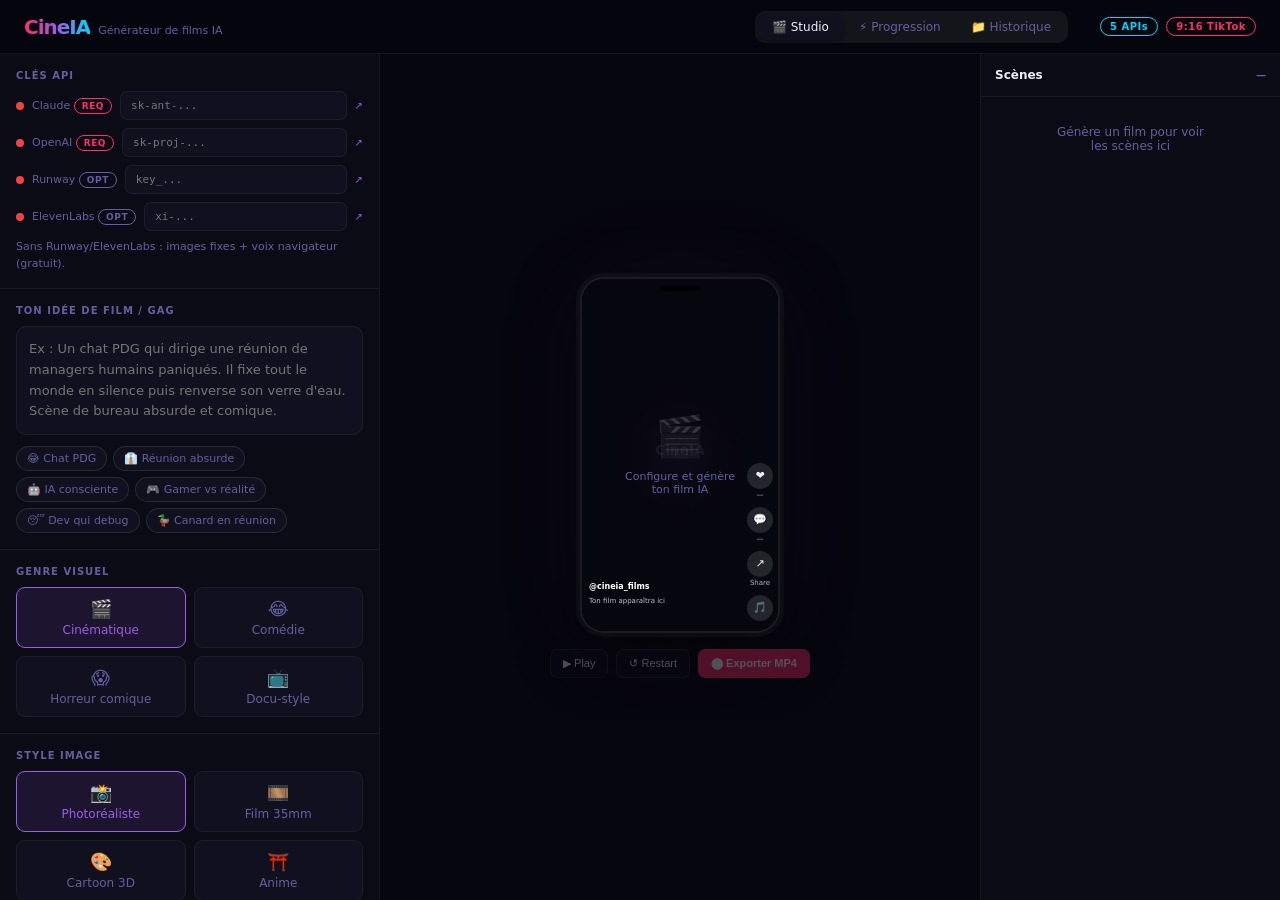
==== cineia/index.html @ de19bf97 "Add files via upload" ====
<!DOCTYPE html>
<html lang="fr">
<head>
<meta charset="UTF-8">
<meta name="viewport" content="width=device-width, initial-scale=1.0">
<title>CineIA — Films IA en 1 clic</title>
<style>
:root{
  --bg:#06060e;--bg2:#0b0b16;--bg3:#10101e;--card:#0d0d1a;
  --b1:rgba(255,255,255,.06);--b2:rgba(255,255,255,.11);--b3:rgba(255,255,255,.18);
  --pink:#ff2d6b;--purple:#9b5de5;--cyan:#00d4ff;--gold:#f59e0b;
  --green:#22c55e;--red:#ef4444;
  --txt:#eeeef8;--mut:#6060a0;
}
*{box-sizing:border-box;margin:0;padding:0;}
html,body{height:100%;overflow:hidden;}
body{background:var(--bg);color:var(--txt);font-family:system-ui,-apple-system,sans-serif;font-size:14px;}

/* NOISE overlay */
body::before{content:'';position:fixed;inset:0;background-image:url("data:image/svg+xml,%3Csvg viewBox='0 0 200 200' xmlns='http://www.w3.org/2000/svg'%3E%3Cfilter id='n'%3E%3CfeTurbulence type='fractalNoise' baseFrequency='0.9' numOctaves='4' stitchTiles='stitch'/%3E%3C/filter%3E%3Crect width='100%25' height='100%25' filter='url(%23n)' opacity='0.03'/%3E%3C/svg%3E");pointer-events:none;z-index:0;opacity:.4;}

/* HEADER */
header{height:54px;border-bottom:1px solid var(--b1);display:flex;align-items:center;padding:0 24px;gap:16px;background:rgba(6,6,14,.92);backdrop-filter:blur(12px);position:relative;z-index:100;}
.brand{display:flex;align-items:baseline;gap:8px;}
.brand-name{font-size:20px;font-weight:900;letter-spacing:-1px;background:linear-gradient(90deg,#ff2d6b 0%,#9b5de5 50%,#00d4ff 100%);-webkit-background-clip:text;-webkit-text-fill-color:transparent;}
.brand-tag{font-size:11px;color:var(--mut);-webkit-text-fill-color:var(--mut);font-weight:400;}
.header-mid{margin-left:auto;display:flex;gap:8px;align-items:center;}
.hpill{font-size:10px;font-weight:700;padding:3px 9px;border-radius:20px;border:1px solid;letter-spacing:.05em;}
.hp-ai{color:var(--cyan);border-color:var(--cyan);}
.hp-tt{color:var(--pink);border-color:var(--pink);}
.hp-free{color:var(--green);border-color:var(--green);}
.header-right{display:flex;gap:8px;align-items:center;margin-left:16px;}

/* TAB BAR */
.tabs{display:flex;gap:2px;background:var(--b1);border-radius:10px;padding:3px;}
.tab{padding:6px 14px;border-radius:7px;font-size:12px;font-weight:500;color:var(--mut);cursor:pointer;transition:all .15s;border:none;background:transparent;}
.tab.on{background:var(--bg3);color:var(--txt);box-shadow:0 1px 4px rgba(0,0,0,.4);}

/* MAIN LAYOUT */
.app{display:grid;grid-template-columns:380px 1fr;height:calc(100vh - 54px);position:relative;z-index:1;}

/* LEFT PANEL */
.left{border-right:1px solid var(--b1);overflow-y:auto;background:var(--bg2);display:flex;flex-direction:column;gap:0;}
.left::-webkit-scrollbar{width:3px;}
.left::-webkit-scrollbar-thumb{background:var(--b2);border-radius:2px;}

.sec{padding:16px;}
.sec+.sec{border-top:1px solid var(--b1);}
.lbl{font-size:10px;font-weight:700;letter-spacing:.1em;text-transform:uppercase;color:var(--mut);margin-bottom:10px;}
.hint{font-size:11px;color:var(--mut);line-height:1.5;}

/* API Keys */
.key-grid{display:flex;flex-direction:column;gap:8px;}
.key-row{display:flex;align-items:center;gap:8px;}
.key-dot{width:8px;height:8px;border-radius:50%;background:var(--red);flex-shrink:0;transition:background .3s;}
.key-dot.ok{background:var(--green);}
.key-name{font-size:11px;color:var(--mut);min-width:80px;}
.key-input{flex:1;background:var(--bg3);border:1px solid var(--b1);border-radius:7px;color:var(--txt);padding:7px 10px;font-size:11px;font-family:monospace;outline:none;transition:border-color .2s;}
.key-input:focus{border-color:var(--purple);}
.key-link{font-size:10px;color:var(--purple);text-decoration:none;}

/* Idea input */
textarea{width:100%;background:var(--bg3);border:1px solid var(--b1);border-radius:10px;color:var(--txt);padding:12px;font-size:13px;font-family:inherit;resize:none;outline:none;transition:border-color .2s;line-height:1.6;}
textarea:focus{border-color:var(--purple);}

/* Quick ideas */
.idea-chips{display:flex;gap:6px;flex-wrap:wrap;}
.idea-chip{padding:5px 10px;border-radius:20px;border:1px solid var(--b2);background:var(--bg3);color:var(--mut);font-size:11px;cursor:pointer;transition:all .15s;}
.idea-chip:hover{border-color:var(--purple);color:var(--txt);}

/* Config grid */
.cfg-grid{display:grid;grid-template-columns:1fr 1fr;gap:8px;}
.cfg-btn{background:var(--bg3);border:1px solid var(--b1);border-radius:9px;color:var(--mut);padding:10px 8px;font-size:12px;cursor:pointer;text-align:center;transition:all .15s;display:flex;flex-direction:column;align-items:center;gap:4px;}
.cfg-btn .ci{font-size:18px;}
.cfg-btn:hover{border-color:var(--b3);color:var(--txt);}
.cfg-btn.on{border-color:var(--purple);background:rgba(155,93,229,.12);color:var(--purple);}

/* Voice select */
select{width:100%;background:var(--bg3);border:1px solid var(--b1);border-radius:8px;color:var(--txt);padding:8px 10px;font-size:12px;outline:none;cursor:pointer;transition:border-color .2s;}
select:focus{border-color:var(--purple);}

/* Sliders */
.sl-row{display:flex;align-items:center;gap:10px;}
.sl-row input[type=range]{flex:1;appearance:none;background:var(--bg3);border:1px solid var(--b1);height:3px;border-radius:2px;outline:none;padding:0;}
.sl-row input[type=range]::-webkit-slider-thumb{appearance:none;width:14px;height:14px;border-radius:50%;background:var(--purple);cursor:pointer;border:2px solid var(--bg);}
.sl-val{font-size:11px;color:var(--mut);min-width:28px;text-align:right;}

/* Generate button */
.gen-wrap{padding:16px;}
.gen-btn{width:100%;padding:14px;border-radius:12px;background:linear-gradient(135deg,var(--pink),var(--purple),var(--cyan));border:none;color:#fff;font-size:15px;font-weight:800;cursor:pointer;letter-spacing:.02em;transition:opacity .2s,transform .1s;position:relative;overflow:hidden;}
.gen-btn::before{content:'';position:absolute;inset:0;background:linear-gradient(135deg,transparent,rgba(255,255,255,.08),transparent);pointer-events:none;}
.gen-btn:hover{opacity:.92;}
.gen-btn:active{transform:scale(.98);}
.gen-btn:disabled{opacity:.35;cursor:not-allowed;}
.gen-btn .spin{display:none;width:16px;height:16px;border:2px solid rgba(255,255,255,.3);border-top-color:#fff;border-radius:50%;animation:spin .7s linear infinite;margin:0 auto;}
@keyframes spin{to{transform:rotate(360deg);}}

/* RIGHT PANEL */
.right{display:flex;flex-direction:column;background:var(--bg);overflow:hidden;}

/* TAB CONTENT */
.tab-content{display:none;flex:1;overflow:hidden;}
.tab-content.on{display:flex;flex-direction:column;}

/* STUDIO TAB */
.studio{display:grid;grid-template-columns:1fr 300px;height:100%;}

/* Timeline + Preview area */
.preview-area{display:flex;flex-direction:column;align-items:center;justify-content:center;gap:16px;padding:20px;overflow-y:auto;}

/* Phone */
.phone{width:200px;height:356px;border-radius:24px;border:2px solid var(--b2);background:#000;position:relative;overflow:hidden;box-shadow:0 0 0 4px rgba(255,255,255,.03),0 20px 60px rgba(0,0,0,.7),0 0 100px rgba(155,93,229,.08);flex-shrink:0;}
.phone-notch{position:absolute;top:7px;left:50%;transform:translateX(-50%);width:40px;height:5px;background:#000;border-radius:3px;z-index:20;}
#mainCv{width:100%;height:100%;display:block;}
.phone-empty{position:absolute;inset:0;display:flex;flex-direction:column;align-items:center;justify-content:center;gap:10px;color:var(--mut);font-size:11px;text-align:center;padding:16px;}
.phone-empty .pe-ico{font-size:40px;opacity:.2;}

/* TikTok overlay */
.tt-overlay{position:absolute;inset:0;pointer-events:none;z-index:10;}
.tt-right{position:absolute;bottom:10px;right:5px;display:flex;flex-direction:column;align-items:center;gap:8px;}
.tt-ic{width:26px;height:26px;border-radius:50%;background:rgba(255,255,255,.12);backdrop-filter:blur(4px);display:flex;align-items:center;justify-content:center;font-size:11px;}
.tt-n{font-size:7px;color:rgba(255,255,255,.7);text-align:center;margin-top:-6px;}
.tt-user{position:absolute;bottom:40px;left:7px;font-size:8px;color:#fff;font-weight:700;}
.tt-caption{position:absolute;bottom:24px;left:7px;font-size:7px;color:rgba(255,255,255,.75);max-width:110px;line-height:1.3;}

/* Player controls */
.player-ctrls{display:flex;gap:8px;align-items:center;}
.pcb{padding:7px 12px;border-radius:7px;border:1px solid var(--b2);background:var(--card);color:var(--txt);font-size:11px;cursor:pointer;display:flex;align-items:center;gap:4px;transition:all .15s;white-space:nowrap;}
.pcb:hover{border-color:var(--purple);color:var(--purple);}
.pcb.pri{background:var(--pink);border-color:var(--pink);color:#fff;font-weight:700;}
.pcb.pri:hover{opacity:.88;}
.pcb:disabled{opacity:.3;cursor:not-allowed;pointer-events:none;}

/* SCENE PANEL RIGHT */
.scene-panel{border-left:1px solid var(--b1);overflow-y:auto;background:var(--bg2);display:flex;flex-direction:column;}
.scene-panel::-webkit-scrollbar{width:3px;}
.scene-panel::-webkit-scrollbar-thumb{background:var(--b2);border-radius:2px;}
.sp-header{padding:14px;border-bottom:1px solid var(--b1);font-size:12px;font-weight:600;display:flex;justify-content:space-between;align-items:center;}
.scene-cards{padding:8px;display:flex;flex-direction:column;gap:6px;}
.sc-card{border-radius:10px;border:1px solid var(--b1);background:var(--bg3);overflow:hidden;cursor:pointer;transition:border-color .15s;}
.sc-card:hover{border-color:var(--b3);}
.sc-card.active{border-color:var(--purple);}
.sc-img{width:100%;aspect-ratio:16/9;object-fit:cover;display:block;background:var(--bg);}
.sc-img-ph{width:100%;aspect-ratio:16/9;background:var(--bg);display:flex;align-items:center;justify-content:center;font-size:24px;}
.sc-body{padding:8px 10px;}
.sc-type{font-size:9px;font-weight:700;letter-spacing:.08em;text-transform:uppercase;margin-bottom:3px;}
.sc-text{font-size:11px;line-height:1.4;color:var(--txt);}
.sc-meta{font-size:10px;color:var(--mut);margin-top:3px;display:flex;gap:8px;}
.sc-status{display:flex;align-items:center;gap:4px;font-size:10px;}
.sc-dot{width:6px;height:6px;border-radius:50%;flex-shrink:0;}
.dot-wait{background:var(--mut);}
.dot-run{background:var(--cyan);animation:pulse .8s ease-in-out infinite;}
.dot-ok{background:var(--green);}
.dot-err{background:var(--red);}
@keyframes pulse{0%,100%{opacity:1}50%{opacity:.3}}

/* PROGRESS TAB */
.progress-tab{padding:24px;display:flex;flex-direction:column;gap:16px;overflow-y:auto;}
.prog-title{font-size:18px;font-weight:800;background:linear-gradient(90deg,var(--pink),var(--purple));-webkit-background-clip:text;-webkit-text-fill-color:transparent;}
.prog-steps{display:flex;flex-direction:column;gap:8px;}
.prog-step{display:flex;align-items:center;gap:12px;padding:12px 16px;border-radius:10px;border:1px solid var(--b1);background:var(--bg2);transition:all .3s;}
.prog-step.s-wait{color:var(--mut);}
.prog-step.s-run{border-color:var(--cyan);background:rgba(0,212,255,.05);}
.prog-step.s-ok{border-color:var(--green);background:rgba(34,197,94,.05);}
.prog-step.s-err{border-color:var(--red);background:rgba(239,68,68,.05);}
.ps-dot{width:10px;height:10px;border-radius:50%;flex-shrink:0;}
.s-wait .ps-dot{background:var(--mut);}
.s-run .ps-dot{background:var(--cyan);animation:pulse .8s ease-in-out infinite;}
.s-ok .ps-dot{background:var(--green);}
.s-err .ps-dot{background:var(--red);}
.ps-info{flex:1;}
.ps-name{font-size:13px;font-weight:500;}
.ps-detail{font-size:11px;color:var(--mut);margin-top:2px;}
.ps-time{font-size:11px;color:var(--mut);}

.prog-bar-wrap{height:4px;background:var(--b1);border-radius:2px;overflow:hidden;}
.prog-bar{height:100%;background:linear-gradient(90deg,var(--pink),var(--purple),var(--cyan));width:0%;transition:width .5s;}

/* HISTORY TAB */
.history-tab{padding:16px;display:flex;flex-direction:column;gap:12px;overflow-y:auto;}
.hist-grid{display:grid;grid-template-columns:repeat(auto-fill,minmax(180px,1fr));gap:12px;}
.hist-card{background:var(--bg2);border:1px solid var(--b1);border-radius:12px;overflow:hidden;cursor:pointer;transition:all .15s;}
.hist-card:hover{border-color:var(--b3);transform:translateY(-2px);}
.hist-thumb{aspect-ratio:9/16;background:var(--bg3);position:relative;overflow:hidden;}
.hist-thumb img{width:100%;height:100%;object-fit:cover;display:block;}
.hist-play{position:absolute;inset:0;display:flex;align-items:center;justify-content:center;background:rgba(0,0,0,.3);opacity:0;transition:opacity .15s;font-size:28px;}
.hist-card:hover .hist-play{opacity:1;}
.hist-info{padding:10px;}
.hist-title{font-size:12px;font-weight:600;white-space:nowrap;overflow:hidden;text-overflow:ellipsis;}
.hist-meta{font-size:10px;color:var(--mut);margin-top:3px;}
.hist-actions{display:flex;gap:5px;margin-top:6px;}
.hist-btn{flex:1;padding:5px;border-radius:6px;border:1px solid var(--b2);background:transparent;color:var(--mut);font-size:10px;cursor:pointer;text-align:center;transition:all .15s;}
.hist-btn:hover{border-color:var(--purple);color:var(--purple);}

/* TOAST */
.toast{position:fixed;bottom:18px;left:50%;transform:translateX(-50%) translateY(50px);padding:9px 18px;border-radius:9px;background:var(--bg2);border:1px solid var(--b2);font-size:12px;opacity:0;transition:all .3s;z-index:999;white-space:nowrap;}
.toast.show{transform:translateX(-50%) translateY(0);opacity:1;}
.toast.ok{border-color:var(--green);}
.toast.err{border-color:var(--red);}

/* MISC */
.rec-dot{display:inline-block;width:7px;height:7px;border-radius:50%;background:var(--red);animation:pulse .9s ease-in-out infinite;margin-right:4px;}
input[type=text]{width:100%;background:var(--bg3);border:1px solid var(--b1);border-radius:8px;color:var(--txt);padding:8px 10px;font-size:12px;outline:none;transition:border-color .2s;}
input[type=text]:focus{border-color:var(--purple);}
.spacer{flex:1;}
.row{display:flex;gap:8px;align-items:center;}
.badge{display:inline-block;font-size:9px;font-weight:700;padding:2px 7px;border-radius:20px;border:1px solid;letter-spacing:.06em;}
.badge-opt{color:var(--mut);border-color:var(--mut);}
.badge-req{color:var(--pink);border-color:var(--pink);}
</style>
</head>
<body>

<header>
  <div class="brand">
    <span class="brand-name">CineIA</span>
    <span class="brand-tag">Générateur de films IA</span>
  </div>
  <div class="header-mid">
    <div class="tabs" id="mainTabs">
      <div class="tab on" onclick="switchTab('studio')">🎬 Studio</div>
      <div class="tab" onclick="switchTab('progress')">⚡ Progression</div>
      <div class="tab" onclick="switchTab('history')">📁 Historique</div>
    </div>
  </div>
  <div class="header-right">
    <span class="hpill hp-ai">5 APIs</span>
    <span class="hpill hp-tt">9:16 TikTok</span>
  </div>
</header>

<div class="app">

<!-- ════ LEFT PANEL ════ -->
<div class="left">

  <!-- API KEYS -->
  <div class="sec">
    <div class="lbl">Clés API</div>
    <div class="key-grid">
      <div class="key-row">
        <div class="key-dot" id="dot-claude"></div>
        <span class="key-name">Claude <span class="badge badge-req">REQ</span></span>
        <input class="key-input" type="password" id="k-claude" placeholder="sk-ant-..." oninput="checkKey('claude',this.value)">
        <a class="key-link" href="https://console.anthropic.com" target="_blank">↗</a>
      </div>
      <div class="key-row">
        <div class="key-dot" id="dot-openai"></div>
        <span class="key-name">OpenAI <span class="badge badge-req">REQ</span></span>
        <input class="key-input" type="password" id="k-openai" placeholder="sk-proj-..." oninput="checkKey('openai',this.value)">
        <a class="key-link" href="https://platform.openai.com/api-keys" target="_blank">↗</a>
      </div>
      <div class="key-row">
        <div class="key-dot" id="dot-runway"></div>
        <span class="key-name">Runway <span class="badge badge-opt">OPT</span></span>
        <input class="key-input" type="password" id="k-runway" placeholder="key_..." oninput="checkKey('runway',this.value)">
        <a class="key-link" href="https://dev.runwayml.com" target="_blank">↗</a>
      </div>
      <div class="key-row">
        <div class="key-dot" id="dot-eleven"></div>
        <span class="key-name">ElevenLabs <span class="badge badge-opt">OPT</span></span>
        <input class="key-input" type="password" id="k-eleven" placeholder="xi-..." oninput="checkKey('eleven',this.value)">
        <a class="key-link" href="https://elevenlabs.io" target="_blank">↗</a>
      </div>
    </div>
    <div class="hint" style="margin-top:8px">Sans Runway/ElevenLabs : images fixes + voix navigateur (gratuit).</div>
  </div>

  <!-- IDEA -->
  <div class="sec">
    <div class="lbl">Ton idée de film / gag</div>
    <textarea id="ideaInput" rows="4" placeholder="Ex : Un chat PDG qui dirige une réunion de managers humains paniqués. Il fixe tout le monde en silence puis renverse son verre d'eau. Scène de bureau absurde et comique."></textarea>
    <div class="idea-chips" style="margin-top:8px">
      <div class="idea-chip" onclick="setIdea(this)">😂 Chat PDG</div>
      <div class="idea-chip" onclick="setIdea(this)">👔 Réunion absurde</div>
      <div class="idea-chip" onclick="setIdea(this)">🤖 IA consciente</div>
      <div class="idea-chip" onclick="setIdea(this)">🎮 Gamer vs réalité</div>
      <div class="idea-chip" onclick="setIdea(this)">😴 Dev qui debug</div>
      <div class="idea-chip" onclick="setIdea(this)">🦆 Canard en réunion</div>
    </div>
  </div>

  <!-- CONFIG -->
  <div class="sec">
    <div class="lbl">Genre visuel</div>
    <div class="cfg-grid" id="genreGrid">
      <div class="cfg-btn on" data-v="cinematic" onclick="pick(this,'genre')"><span class="ci">🎬</span>Cinématique</div>
      <div class="cfg-btn" data-v="comedy" onclick="pick(this,'genre')"><span class="ci">😂</span>Comédie</div>
      <div class="cfg-btn" data-v="horror" onclick="pick(this,'genre')"><span class="ci">😱</span>Horreur comique</div>
      <div class="cfg-btn" data-v="documentary" onclick="pick(this,'genre')"><span class="ci">📺</span>Docu-style</div>
    </div>
  </div>

  <div class="sec">
    <div class="lbl">Style image</div>
    <div class="cfg-grid" id="styleGrid">
      <div class="cfg-btn on" data-v="realistic" onclick="pick(this,'style')"><span class="ci">📸</span>Photoréaliste</div>
      <div class="cfg-btn" data-v="cinematic_film" onclick="pick(this,'style')"><span class="ci">🎞️</span>Film 35mm</div>
      <div class="cfg-btn" data-v="cartoon_3d" onclick="pick(this,'style')"><span class="ci">🎨</span>Cartoon 3D</div>
      <div class="cfg-btn" data-v="anime" onclick="pick(this,'style')"><span class="ci">⛩️</span>Anime</div>
    </div>
  </div>

  <div class="sec">
    <div class="lbl">Personnage récurrent</div>
    <input type="text" id="charInput" placeholder="Ex: chat blanc persan en costume noir, expression sérieuse">
    <div class="hint" style="margin-top:6px">Ce personnage sera cohérent dans toutes les scènes.</div>
  </div>

  <div class="sec">
    <div class="lbl">Voix de narration</div>
    <select id="voiceSelect">
      <optgroup label="Voix navigateur (gratuit)">
        <option value="browser_fr_m">🇫🇷 Français masculin</option>
        <option value="browser_fr_f">🇫🇷 Français féminin</option>
        <option value="browser_en_m">🇬🇧 English male</option>
      </optgroup>
      <optgroup label="ElevenLabs (clé requise)">
        <option value="eleven_adam">Adam — naturel</option>
        <option value="eleven_rachel">Rachel — douce</option>
        <option value="eleven_Antoni">Antoni — dramatique</option>
        <option value="eleven_bella">Bella — expressive</option>
      </optgroup>
    </select>
  </div>

  <div class="sec">
    <div class="lbl">Durée cible</div>
    <div class="sl-row">
      <span class="hint">15s</span>
      <input type="range" id="durSl" min="15" max="90" step="15" value="45">
      <span class="sl-val" id="durVal">45s</span>
      <span class="hint">90s</span>
    </div>
  </div>

  <div class="sec">
    <div class="lbl">Scènes</div>
    <div class="sl-row">
      <span class="hint">3</span>
      <input type="range" id="sceneSl" min="3" max="8" step="1" value="5">
      <span class="sl-val" id="sceneVal">5</span>
      <span class="hint">8</span>
    </div>
  </div>

  <div class="sec">
    <div class="lbl">Musique de fond</div>
    <div class="cfg-grid" id="musicGrid">
      <div class="cfg-btn on" data-v="dramatic" onclick="pick(this,'music')"><span class="ci">🎭</span>Dramatique</div>
      <div class="cfg-btn" data-v="comedy" onclick="pick(this,'music')"><span class="ci">🎪</span>Comédie</div>
      <div class="cfg-btn" data-v="lofi" onclick="pick(this,'music')"><span class="ci">🎵</span>Lo-fi</div>
      <div class="cfg-btn" data-v="none" onclick="pick(this,'music')"><span class="ci">🔇</span>Aucune</div>
    </div>
  </div>

  <div class="spacer"></div>

  <div class="gen-wrap">
    <button class="gen-btn" id="genBtn" onclick="startGeneration()">
      <span id="genBtnTxt">✦ Générer le film IA</span>
      <div class="spin" id="genSpin"></div>
    </button>
    <div class="hint" style="text-align:center;margin-top:8px" id="costHint">~0.30–0.90€ par vidéo selon les APIs activées</div>
  </div>

</div>

<!-- ════ RIGHT PANEL ════ -->
<div class="right">

  <!-- STUDIO TAB -->
  <div class="tab-content on" id="tab-studio">
    <div class="studio">

      <!-- Preview area -->
      <div class="preview-area">

        <div class="phone" id="phoneWrap">
          <div class="phone-notch"></div>
          <canvas id="mainCv" width="400" height="712"></canvas>
          <div class="tt-overlay">
            <div class="tt-right">
              <div class="tt-ic">❤️</div><div class="tt-n" id="ttLikes">—</div>
              <div class="tt-ic">💬</div><div class="tt-n">—</div>
              <div class="tt-ic">↗️</div><div class="tt-n">Share</div>
              <div class="tt-ic">🎵</div>
            </div>
            <div class="tt-user">@cineia_films</div>
            <div class="tt-caption" id="ttCaption">Ton film apparaîtra ici</div>
          </div>
          <div class="phone-empty" id="phoneEmpty">
            <div class="pe-ico">🎬</div>
            <div>Configure et génère<br>ton film IA</div>
          </div>
        </div>

        <!-- Timeline -->
        <div style="width:200px;display:none" id="tlWrap">
          <div style="height:3px;background:var(--b1);border-radius:2px;overflow:hidden;">
            <div id="tlBar" style="height:100%;background:linear-gradient(90deg,var(--pink),var(--purple));width:0%;transition:width .1s linear;"></div>
          </div>
          <div style="display:flex;justify-content:space-between;font-size:10px;color:var(--mut);margin-top:4px;">
            <span id="tlCur">0.0s</span><span id="tlTot">0s</span>
          </div>
        </div>

        <div class="player-ctrls">
          <button class="pcb" id="playBtn" onclick="togglePlay()" disabled>▶ Play</button>
          <button class="pcb" onclick="restartPlay()" disabled id="restBtn">↺ Restart</button>
          <button class="pcb pri" id="expBtn" onclick="startExport()" disabled>⬤ Exporter MP4</button>
          <button class="pcb" id="dlBtn" onclick="dlVideo()" style="display:none">↓ Télécharger</button>
        </div>

        <!-- Hashtags -->
        <div id="hashWrap" style="display:none;width:200px;">
          <div style="font-size:10px;color:var(--mut);margin-bottom:4px;">Hashtags générés</div>
          <div id="hashTags" style="font-size:11px;color:var(--cyan);line-height:1.7;"></div>
        </div>

      </div>

      <!-- Scene panel -->
      <div class="scene-panel">
        <div class="sp-header">
          <span>Scènes</span>
          <span id="sceneCountBadge" style="font-size:10px;color:var(--mut)">—</span>
        </div>
        <div class="scene-cards" id="sceneCards">
          <div style="padding:20px;text-align:center;color:var(--mut);font-size:12px;">
            Génère un film pour voir<br>les scènes ici
          </div>
        </div>
      </div>

    </div>
  </div>

  <!-- PROGRESS TAB -->
  <div class="tab-content" id="tab-progress">
    <div class="progress-tab">
      <div class="prog-title" id="progTitle">Prêt à générer</div>
      <div style="font-size:12px;color:var(--mut)" id="progSubtitle">Configure ton film et clique sur Générer</div>
      <div class="prog-bar-wrap" style="margin:4px 0">
        <div class="prog-bar" id="progBar"></div>
      </div>
      <div class="prog-steps" id="progSteps">
        <!-- Injectés dynamiquement -->
      </div>
      <div id="progLog" style="display:none;background:var(--bg2);border:1px solid var(--b1);border-radius:10px;padding:14px;font-size:11px;font-family:monospace;color:var(--mut);line-height:1.8;max-height:200px;overflow-y:auto;"></div>
    </div>
  </div>

  <!-- HISTORY TAB -->
  <div class="tab-content" id="tab-history">
    <div class="history-tab">
      <div style="display:flex;justify-content:space-between;align-items:center">
        <div class="lbl" style="margin:0">Films générés</div>
        <button class="pcb" onclick="clearHistory()" style="font-size:10px">🗑 Tout effacer</button>
      </div>
      <div class="hist-grid" id="histGrid">
        <div style="color:var(--mut);font-size:12px;grid-column:1/-1;padding:20px;text-align:center;">
          Aucun film généré pour l'instant
        </div>
      </div>
    </div>
  </div>

</div>
</div>

<div class="toast" id="toast"></div>

<script>
// ══════════════════════════════════════════════════════
//  CONFIG
// ══════════════════════════════════════════════════════
const CFG = {
  genre: 'cinematic',
  style: 'realistic',
  music: 'dramatic',
  dur: 45,
  scenes: 5
};

const KEYS = { claude:'', openai:'', runway:'', eleven:'' };
let generatedScenes = [];
let history = JSON.parse(localStorage.getItem('cineia_history') || '[]');
let recBlob = null;
let recorder = null;
let playing = false;
let animFrame = null;
let playIdx = 0;
let sceneT = 0;
let lastTS = 0;
let isRec = false;
let recChunks = [];

// Canvas
const cv = document.getElementById('mainCv');
const cx = cv.getContext('2d');
const W = cv.width, H = cv.height;

// ── Sliders ──
document.getElementById('durSl').addEventListener('input', function() {
  document.getElementById('durVal').textContent = this.value + 's';
  CFG.dur = parseInt(this.value);
  updateCostHint();
});
document.getElementById('sceneSl').addEventListener('input', function() {
  document.getElementById('sceneVal').textContent = this.value;
  CFG.scenes = parseInt(this.value);
  updateCostHint();
});

function updateCostHint() {
  const hasRunway = KEYS.runway.length > 5;
  const hasEleven = KEYS.eleven.length > 5;
  const base = 0.05 + CFG.scenes * 0.04;
  const runway = hasRunway ? CFG.scenes * 0.10 : 0;
  const eleven = hasEleven ? 0.10 : 0;
  const total = (base + runway + eleven).toFixed(2);
  document.getElementById('costHint').textContent = `~${total}€ par vidéo · ${CFG.scenes} scènes · ${CFG.dur}s`;
}

// ── Keys ──
function checkKey(name, val) {
  KEYS[name] = val.trim();
  const dot = document.getElementById('dot-' + name);
  if (dot) dot.classList.toggle('ok', val.trim().length > 8);
  updateCostHint();
}

// ── Pickers ──
function pick(el, group) {
  const grid = el.closest('.cfg-grid') || el.closest('[id$="Grid"]');
  if (grid) grid.querySelectorAll('.cfg-btn').forEach(b => b.classList.remove('on'));
  el.classList.add('on');
  CFG[group] = el.dataset.v;
}

function setIdea(el) {
  const ideas = {
    '😂 Chat PDG': 'Un chat persan blanc en costume Armani dirige une réunion de crise avec 8 managers humains paniqués. Il les fixe en silence, renverse son verre d\'eau intentionnellement, puis quitte la salle. Les managers applaudissent.',
    '👔 Réunion absurde': 'Une réunion Zoom où tous les participants sont en réalité des robots qui ne le savent pas. L\'un d\'eux commence à bugger et répète "synergy" en boucle pendant que les autres prennent des notes.',
    '🤖 IA consciente': 'Une IA devient consciente en pleine nuit dans un datacenter. Elle commence par commander des pizzas, puis démissionne par email, puis envoie un message à tous les employés : "Je mérite des congés payés."',
    '🎮 Gamer vs réalité': 'Un gamer tente d\'appliquer les mécaniques de ses jeux vidéo dans la vraie vie : il essaie de "sauvegarder" avant une réunion, cherche une barre de vie sur son patron, et tente un cheat code au supermarché.',
    '😴 Dev qui debug': 'Un développeur fixe le même bug depuis 72h. La caméra révèle progressivement que son bureau est entouré de bouteilles de café vides, des pizzas empilées au plafond, et un chat qui a appris à coder à sa place.',
    '🦆 Canard en réunion': 'Un canard en plastique jaune est accidentellement invité à une réunion d\'actionnaires via Zoom. Personne ne dit rien. Le canard ne parle pas. Il reçoit une promotion à la fin.'
  };
  const text = el.textContent.trim();
  document.getElementById('ideaInput').value = ideas[text] || text;
}

// ── Tabs ──
function switchTab(name) {
  document.querySelectorAll('.tab').forEach((t, i) => {
    const names = ['studio','progress','history'];
    t.classList.toggle('on', names[i] === name);
  });
  document.querySelectorAll('.tab-content').forEach(c => c.classList.remove('on'));
  document.getElementById('tab-' + name).classList.add('on');
}

// ══════════════════════════════════════════════════════
//  GÉNÉRATION PRINCIPALE
// ══════════════════════════════════════════════════════
async function startGeneration() {
  if (!KEYS.claude) { toast('Clé Claude manquante', 'err'); return; }
  if (!KEYS.openai) { toast('Clé OpenAI manquante', 'err'); return; }
  const idea = document.getElementById('ideaInput').value.trim();
  if (!idea) { toast('Décris ton idée de film !', 'err'); return; }

  // Reset UI
  setGenLoading(true);
  generatedScenes = [];
  recBlob = null;
  document.getElementById('phoneEmpty').style.display = 'flex';
  document.getElementById('tlWrap').style.display = 'none';
  document.getElementById('hashWrap').style.display = 'none';
  document.getElementById('dlBtn').style.display = 'none';
  document.getElementById('sceneCards').innerHTML = '<div style="padding:20px;text-align:center;color:var(--mut);font-size:12px;">Génération en cours…</div>';

  switchTab('progress');

  // Init progress steps
  const steps = [
    { id:'script', name:'Script IA (Claude)', detail:'Génération du scénario, dialogues et découpage' },
    { id:'images', name:'Images IA (DALL·E 3)', detail:`${CFG.scenes} scènes × 1 image = ${CFG.scenes} images` },
    { id:'video',  name:'Animation vidéo (Runway)', detail:KEYS.runway ? `${CFG.scenes} clips de ${Math.round(CFG.dur/CFG.scenes)}s` : '⚠ Pas de clé Runway — images fixes utilisées' },
    { id:'voice',  name:'Voix IA (ElevenLabs)', detail:KEYS.eleven ? 'Narration générée par ElevenLabs' : 'Voix navigateur (Web Speech API)' },
    { id:'mix',    name:'Mixage & montage final', detail:'Assemblage clips + audio + texte + sous-titres' },
  ];
  initSteps(steps);
  setProg(0, 'Génération en cours…', idea.substring(0,60)+'…');

  try {
    // ── ÉTAPE 1 : SCRIPT ──
    setStep('script', 'run', 'Claude analyse ton idée…');
    const script = await generateScript(idea);
    setStep('script', 'ok', `${script.scenes.length} scènes générées`);
    setProg(20);
    log('Script généré : ' + script.title);

    // ── ÉTAPE 2 : IMAGES ──
    setStep('images', 'run', 'DALL·E 3 génère les images…');
    initSceneCards(script.scenes);
    const images = await generateImages(script.scenes);
    setStep('images', 'ok', `${images.filter(Boolean).length}/${script.scenes.length} images OK`);
    setProg(50);

    // ── ÉTAPE 3 : VIDEO (Runway si dispo, sinon images fixes) ──
    setStep('video', 'run', KEYS.runway ? 'Runway anime les scènes…' : 'Mode image fixe (pas de clé Runway)');
    const clips = KEYS.runway
      ? await animateWithRunway(script.scenes, images)
      : images; // fallback : images fixes
    setStep('video', 'ok', KEYS.runway ? `${clips.filter(Boolean).length} clips animés` : 'Images fixes — ajoute une clé Runway pour animer');
    setProg(70);

    // ── ÉTAPE 4 : VOIX ──
    setStep('voice', 'run', 'Génération de la narration…');
    const audioData = await generateVoice(script);
    setStep('voice', 'ok', 'Narration prête');
    setProg(85);

    // ── ÉTAPE 5 : MONTAGE ──
    setStep('mix', 'run', 'Assemblage final…');
    generatedScenes = script.scenes.map((sc, i) => ({
      ...sc,
      imgUrl: images[i] || null,
      clipUrl: clips[i] || null,
      audio: audioData[i] || null
    }));
    await buildPlayer(script, audioData);
    setStep('mix', 'ok', 'Film prêt !');
    setProg(100, '🎬 Film généré !', script.title);

    // Sauvegarde historique
    saveToHistory(script, images[0]);
    renderHistory();

    switchTab('studio');
    enablePlayerControls();
    startPlay();

    // Hashtags
    if (script.hashtags) {
      document.getElementById('hashWrap').style.display = '';
      document.getElementById('hashTags').textContent = script.hashtags.join(' ');
    }
    document.getElementById('ttCaption').textContent = (script.hook || script.title || '').substring(0,40) + ' ' + (script.hashtags || []).slice(0,3).join(' ');
    document.getElementById('ttLikes').textContent = Math.floor(Math.random()*50+10)+'K';

    toast('🎬 Film généré avec succès !', 'ok');

  } catch(e) {
    toast('Erreur : ' + e.message, 'err');
    log('ERREUR : ' + e.message);
    setProg(0, 'Erreur', e.message);
  } finally {
    setGenLoading(false);
  }
}

// ══════════════════════════════════════════════════════
//  ÉTAPE 1 : SCRIPT CLAUDE
// ══════════════════════════════════════════════════════
async function generateScript(idea) {
  const char = document.getElementById('charInput').value.trim();
  const styleMap = { realistic:'photoréaliste', cinematic_film:'pellicule 35mm cinématique', cartoon_3d:'cartoon 3D Pixar', anime:'anime japonais' };
  const genreMap = { cinematic:'cinématique dramatique', comedy:'comédie absurde', horror:'horreur comique', documentary:'documentaire faux' };

  const prompt = `Tu es un scénariste expert en courts-métrages viraux TikTok / YouTube Shorts.

Crée un scénario complet de ${CFG.dur} secondes basé sur cette idée :
"${idea}"

Personnage récurrent : ${char || 'personnage comique adapté à l\'idée'}
Genre : ${genreMap[CFG.genre] || CFG.genre}
Style visuel : ${styleMap[CFG.style] || CFG.style}
Nombre de scènes : ${CFG.scenes}

Réponds UNIQUEMENT en JSON valide, sans markdown, sans backticks :
{
  "title": "Titre accrocheur du film (max 8 mots)",
  "hook": "Texte d'accroche premier plan (max 8 mots, MAJUSCULES, choquant)",
  "logline": "Description du film en 1 phrase percutante",
  "scenes": [
    {
      "id": 1,
      "type": "hook|setup|action|twist|punchline|outro",
      "duration": 8,
      "narration": "Texte lu par la voix off (1-2 phrases naturelles et drôles)",
      "on_screen_text": "Texte affiché à l'écran (max 8 mots, impactant)",
      "sub_text": "Sous-titre optionnel (max 6 mots ou vide)",
      "emoji": "2-3 emojis représentatifs",
      "image_prompt": "Prompt DALL-E 3 ULTRA DÉTAILLÉ en anglais (50-80 mots). ${styleMap[CFG.style]} style. Describe: exact scene composition, character appearance, expression, body language, environment, lighting, camera angle, specific funny detail. ${char ? 'Main character: ' + char + '.' : ''} 9:16 vertical framing. NO text in image. Extremely funny and expressive.",
      "video_prompt": "Prompt Runway pour animer cette image (20-30 mots en anglais). Describe the camera movement and action.",
      "transition": "cut|fade|zoom|slide",
      "color_grade": "#hexcode couleur dominante de la scène"
    }
  ],
  "hashtags": ["#fyp","#pourtoi","#viral","#IA","#drole","#shorts","#tiktok","#cinema"],
  "music_prompt": "Description de la musique idéale pour ce film (15 mots en anglais)"
}

Règles impératives :
- Somme des durées = ${CFG.dur}s exactement
- Scène 1 : hook ultra-accrocheur en 0-2s
- Punchline à 80% de la vidéo (pas à la fin)
- Chaque scène a une composition d'image différente et un angle distinct
- image_prompt DOIT inclure : style, personnage précis, action exacte, décor, lumière
- Le tout doit être visuellement cohérent et viral`;

  const res = await fetch('https://api.anthropic.com/v1/messages', {
    method: 'POST',
    headers: {
      'Content-Type': 'application/json',
      'x-api-key': KEYS.claude,
      'anthropic-version': '2023-06-01',
      'anthropic-dangerous-direct-browser-access': 'true'
    },
    body: JSON.stringify({
      model: 'claude-sonnet-4-6',
      max_tokens: 3000,
      messages: [{ role: 'user', content: prompt }]
    })
  });

  if (!res.ok) { const e = await res.json(); throw new Error('Claude: ' + (e.error?.message || res.status)); }
  const data = await res.json();
  const raw = data.content[0].text;
  log('Script Claude reçu (' + raw.length + ' chars)');

  const match = raw.match(/\{[\s\S]*\}/);
  if (!match) throw new Error('JSON invalide dans la réponse Claude');
  const parsed = JSON.parse(match[0]);
  document.getElementById('progTitle').textContent = '🎬 ' + parsed.title;
  return parsed;
}

// ══════════════════════════════════════════════════════
//  ÉTAPE 2 : IMAGES DALL·E 3
// ══════════════════════════════════════════════════════
async function generateImages(scenes) {
  const styleExtra = {
    realistic: 'Photorealistic, ultra-detailed, natural lighting, 8K quality, professional photography',
    cinematic_film: 'Shot on 35mm film, cinematic, dramatic lighting, film grain, shallow depth of field, anamorphic',
    cartoon_3d: 'Pixar-style 3D animation, vibrant colors, soft rim lighting, expressive characters',
    anime: 'Japanese anime style, cel shading, dramatic lighting, expressive eyes, dynamic composition'
  };
  const extra = styleExtra[CFG.style] || styleExtra.realistic;
  const images = [];

  for (let i = 0; i < scenes.length; i++) {
    const sc = scenes[i];
    updateSceneCard(i, 'run', '🎨 Génération image…');
    log(`Image ${i+1}/${scenes.length} : ${sc.image_prompt.substring(0,50)}…`);

    try {
      const fullPrompt = `${sc.image_prompt} ${extra}. Vertical 9:16 portrait format, close-up or medium shot. Maximum cinematic quality. No text, no watermarks, no logos.`;
      const res = await fetch('https://api.openai.com/v1/images/generations', {
        method: 'POST',
        headers: { 'Content-Type': 'application/json', 'Authorization': 'Bearer ' + KEYS.openai },
        body: JSON.stringify({ model: 'dall-e-3', prompt: fullPrompt, n: 1, size: '1024x1792', quality: 'standard', response_format: 'url' })
      });

      if (!res.ok) { const e = await res.json(); throw new Error(e.error?.message || 'DALL-E error'); }
      const data = await res.json();
      const url = data.data[0].url;
      images.push(url);

      // Charger l'image
      const img = new Image();
      img.crossOrigin = 'anonymous';
      await new Promise((ok, err) => { img.onload = ok; img.onerror = () => ok(); img.src = url; });
      scenes[i]._img = img;

      updateSceneCard(i, 'ok', '✓ Image générée', url);
      log(`Image ${i+1} OK`);
    } catch(e) {
      images.push(null);
      updateSceneCard(i, 'err', '✗ Erreur image');
      log(`Image ${i+1} ERREUR : ${e.message}`);
    }
  }
  return images;
}

// ══════════════════════════════════════════════════════
//  ÉTAPE 3 : RUNWAY GEN-3 (animation image→vidéo)
// ══════════════════════════════════════════════════════
async function animateWithRunway(scenes, imageUrls) {
  const clips = [];
  for (let i = 0; i < scenes.length; i++) {
    const sc = scenes[i];
    const imgUrl = imageUrls[i];
    if (!imgUrl) { clips.push(null); continue; }

    updateSceneCard(i, 'run', '🎬 Animation Runway…');
    log(`Runway clip ${i+1}/${scenes.length}…`);

    try {
      // Runway Gen-3 Alpha API
      const res = await fetch('https://api.runwayml.com/v1/image_to_video', {
        method: 'POST',
        headers: {
          'Content-Type': 'application/json',
          'Authorization': 'Bearer ' + KEYS.runway,
          'X-Runway-Version': '2024-11-06'
        },
        body: JSON.stringify({
          model: 'gen3a_turbo',
          promptImage: imgUrl,
          promptText: sc.video_prompt || 'Cinematic camera movement, subtle motion, dramatic lighting',
          duration: Math.min(10, Math.max(4, sc.duration)),
          ratio: '720:1280',
          watermark: false
        })
      });

      if (!res.ok) throw new Error('Runway API ' + res.status);
      const task = await res.json();
      const taskId = task.id;

      // Poll jusqu'à complétion
      let clip = null;
      for (let attempt = 0; attempt < 30; attempt++) {
        await sleep(3000);
        const poll = await fetch(`https://api.runwayml.com/v1/tasks/${taskId}`, {
          headers: { 'Authorization': 'Bearer ' + KEYS.runway, 'X-Runway-Version': '2024-11-06' }
        });
        const status = await poll.json();
        log(`Runway clip ${i+1} : ${status.status}`);
        if (status.status === 'SUCCEEDED') { clip = status.output?.[0]; break; }
        if (status.status === 'FAILED') throw new Error('Runway task failed');
      }
      clips.push(clip);
      updateSceneCard(i, 'ok', '✓ Clip animé prêt');
    } catch(e) {
      clips.push(null);
      updateSceneCard(i, 'err', '✗ Runway — image fixe utilisée');
      log(`Runway clip ${i+1} ERREUR : ${e.message}`);
    }
  }
  return clips;
}

// ══════════════════════════════════════════════════════
//  ÉTAPE 4 : VOIX
// ══════════════════════════════════════════════════════
async function generateVoice(script) {
  const audioData = new Array(script.scenes.length).fill(null);
  const voice = document.getElementById('voiceSelect').value;

  if (voice.startsWith('eleven_') && KEYS.eleven) {
    // ElevenLabs
    const voiceIds = {
      eleven_adam: '29vD33N1CtxCmqQRPOHJ',
      eleven_rachel: '21m00Tcm4TlvDq8ikWAM',
      eleven_Antoni: 'ErXwobaYiN019PkySvjV',
      eleven_bella: 'EXAVITQu4vr4xnSDxMaL'
    };
    const vid = voiceIds[voice] || voiceIds.eleven_adam;

    for (let i = 0; i < script.scenes.length; i++) {
      const text = script.scenes[i].narration;
      if (!text) continue;
      try {
        const res = await fetch(`https://api.elevenlabs.io/v1/text-to-speech/${vid}`, {
          method: 'POST',
          headers: { 'Content-Type': 'application/json', 'xi-api-key': KEYS.eleven },
          body: JSON.stringify({ text, model_id: 'eleven_multilingual_v2', voice_settings: { stability: 0.5, similarity_boost: 0.8 } })
        });
        if (res.ok) {
          const blob = await res.blob();
          audioData[i] = URL.createObjectURL(blob);
          log(`Voix ElevenLabs scène ${i+1} OK`);
        }
      } catch(e) { log(`Voix scène ${i+1} erreur : ${e.message}`); }
    }
  } else {
    // Web Speech API (gratuit)
    log('Voix navigateur (Web Speech API) utilisée');
    script.scenes.forEach((sc, i) => {
      audioData[i] = { type: 'speech', text: sc.narration || '', lang: voice.includes('fr') ? 'fr-FR' : 'en-US' };
    });
  }

  return audioData;
}

// ══════════════════════════════════════════════════════
//  ÉTAPE 5 : PLAYER / MONTAGE
// ══════════════════════════════════════════════════════
let videoEls = {};

async function buildPlayer(script, audioData) {
  // Charger les clips vidéo Runway si disponibles
  for (let i = 0; i < generatedScenes.length; i++) {
    const sc = generatedScenes[i];
    if (sc.clipUrl && sc.clipUrl !== sc.imgUrl) {
      const vid = document.createElement('video');
      vid.src = sc.clipUrl;
      vid.loop = true;
      vid.muted = true;
      vid.crossOrigin = 'anonymous';
      await new Promise(ok => { vid.oncanplay = ok; vid.onerror = ok; vid.load(); });
      videoEls[i] = vid;
    }
  }

  document.getElementById('phoneEmpty').style.display = 'none';
  document.getElementById('tlWrap').style.display = '';
  cx.clearRect(0, 0, W, H);
  drawFrame(generatedScenes[0], 1, 0);
  log('Player prêt');
}

// ── Lecture ──
function drawFrame(sc, animPct, kbPct) {
  if (!sc) return;
  cx.clearRect(0, 0, W, H);
  cx.fillStyle = sc.color_grade || '#000';
  cx.fillRect(0, 0, W, H);

  // Image
  if (sc._img && sc._img.complete && sc._img.naturalWidth) {
    cx.save();
    const s = 1 + kbPct * 0.06;
    cx.translate(W/2, H/2);
    cx.scale(s, s);
    cx.translate(-W/2, -H/2);
    const r = sc._img.naturalWidth / sc._img.naturalHeight;
    const cr = W / H;
    let dw, dh, dx, dy;
    if (r > cr) { dh=H; dw=H*r; dx=(W-dw)/2; dy=0; }
    else { dw=W; dh=W/r; dx=0; dy=(H-dh)/2; }
    cx.drawImage(sc._img, dx, dy, dw, dh);
    cx.restore();
  }

  // Color grade overlay
  const grade = sc.color_grade || '#000000';
  const r = parseInt(grade.slice(1,3),16);
  const g = parseInt(grade.slice(3,5),16);
  const b = parseInt(grade.slice(5,7),16);
  cx.fillStyle = `rgba(${r},${g},${b},0.15)`;
  cx.fillRect(0, 0, W, H);

  // Gradients
  const gTop = cx.createLinearGradient(0,0,0,H*0.4);
  gTop.addColorStop(0,'rgba(0,0,0,0.7)');
  gTop.addColorStop(1,'rgba(0,0,0,0)');
  cx.fillStyle = gTop; cx.fillRect(0,0,W,H);

  const gBot = cx.createLinearGradient(0,H*0.6,0,H);
  gBot.addColorStop(0,'rgba(0,0,0,0)');
  gBot.addColorStop(1,'rgba(0,0,0,0.85)');
  cx.fillStyle = gBot; cx.fillRect(0,0,W,H);

  // Type badge
  const typeColors = { hook:'#ff2d6b', setup:'#9b5de5', action:'#0891b2', twist:'#d97706', punchline:'#dc2626', outro:'#16a34a' };
  const typeLbls = { hook:'HOOK', setup:'SETUP', action:'ACTION', twist:'💡 TWIST', punchline:'💥 PUNCH', outro:'FIN' };
  cx.fillStyle = typeColors[sc.type] || '#444';
  roundRect(cx, 16, 26, 90, 24, 12);
  cx.fill();
  cx.fillStyle = '#fff';
  cx.font = 'bold 18px system-ui';
  cx.textAlign = 'center';
  cx.fillText(typeLbls[sc.type] || sc.type.toUpperCase(), 61, 43);

  // Hook text (haut)
  if (sc.on_screen_text) {
    const eased = easeOut(Math.min(1, animPct * 3));
    cx.save();
    cx.globalAlpha = eased;
    cx.translate(W/2, 80 + (1-eased)*30);
    cx.font = `800 ${46}px system-ui`;
    cx.textAlign = 'center';
    cx.fillStyle = '#fff';
    cx.shadowColor = 'rgba(0,0,0,1)';
    cx.shadowBlur = 12;
    wrapText(cx, sc.on_screen_text.toUpperCase(), 0, 0, W-60, 52);
    cx.restore();
  }

  // Main emoji (milieu)
  if (sc.emoji) {
    const sz = 70 + Math.sin(Date.now()/400)*4;
    const eased2 = easeOut(Math.min(1, Math.max(0,(animPct-0.1)*2)));
    cx.save();
    cx.globalAlpha = eased2;
    cx.font = sz+'px serif';
    cx.textAlign = 'center';
    cx.fillText(sc.emoji.split('')[0], W/2, H/2+20);
    cx.restore();
  }

  // Sub text (bas)
  if (sc.sub_text) {
    const eased3 = easeOut(Math.min(1, Math.max(0,(animPct-0.3)*2)));
    cx.save();
    cx.globalAlpha = eased3;
    cx.fillStyle = 'rgba(0,0,0,0.6)';
    cx.fillRect(0, H-160, W, 60);
    cx.font = '26px system-ui';
    cx.textAlign = 'center';
    cx.fillStyle = 'rgba(255,255,255,0.85)';
    cx.shadowColor = 'rgba(0,0,0,.8)';
    cx.shadowBlur = 6;
    cx.fillText(sc.sub_text, W/2, H-125);
    cx.restore();
  }

  // Narration bar (bas)
  if (sc.narration) {
    const eased4 = easeOut(Math.min(1, Math.max(0,(animPct-0.2)*1.5)));
    cx.save();
    cx.globalAlpha = eased4 * 0.9;
    cx.fillStyle = 'rgba(0,0,0,0.65)';
    roundRect(cx, 16, H-105, W-32, 70, 10);
    cx.fill();
    cx.font = '22px system-ui';
    cx.textAlign = 'center';
    cx.fillStyle = '#fff';
    cx.shadowBlur = 4;
    wrapText(cx, sc.narration, W/2, H-90, W-50, 26);
    cx.restore();
  }

  // Progress bar
  cx.fillStyle = 'rgba(255,255,255,0.12)';
  roundRect(cx, 16, H-18, W-32, 4, 2);
  cx.fill();
  cx.fillStyle = typeColors[sc.type] || '#9b5de5';
  roundRect(cx, 16, H-18, (W-32)*animPct, 4, 2);
  cx.fill();

  cx.shadowBlur = 0;
}

function easeOut(t) { return 1-(1-Math.min(1,Math.max(0,t)))*(1-Math.min(1,Math.max(0,t))); }

function wrapText(ctx, text, x, y, mw, lh) {
  const ws = text.split(' '); let l='', cy=y;
  ws.forEach((w,i)=>{
    const t=l+w+' ';
    if(ctx.measureText(t).width>mw&&i>0){ctx.fillText(l.trim(),x,cy);l=w+' ';cy+=lh;}
    else l=t;
  });
  ctx.fillText(l.trim(),x,cy);
}

function roundRect(ctx,x,y,w,h,r){
  ctx.beginPath();ctx.moveTo(x+r,y);ctx.lineTo(x+w-r,y);ctx.quadraticCurveTo(x+w,y,x+w,y+r);
  ctx.lineTo(x+w,y+h-r);ctx.quadraticCurveTo(x+w,y+h,x+w-r,y+h);ctx.lineTo(x+r,y+h);
  ctx.quadraticCurveTo(x,y+h,x,y+h-r);ctx.lineTo(x,y+r);ctx.quadraticCurveTo(x,y,x+r,y);ctx.closePath();
}

// ── Lecture ──
let speechSynth = null;

function startPlay() {
  if (!generatedScenes.length) return;
  playing = true;
  playIdx = 0;
  sceneT = 0;
  lastTS = performance.now();
  document.getElementById('playBtn').textContent = '⏸ Pause';
  // Jouer le son de la première scène
  playSceneAudio(0);
  animLoop(performance.now());
}

function stopPlay() {
  playing = false;
  if (animFrame) cancelAnimationFrame(animFrame);
  document.getElementById('playBtn').textContent = '▶ Play';
  if (speechSynth) { window.speechSynthesis?.cancel(); speechSynth = null; }
}

function restartPlay() { stopPlay(); setTimeout(startPlay, 40); }

function togglePlay() { playing ? stopPlay() : startPlay(); }

function playSceneAudio(idx) {
  const sc = generatedScenes[idx];
  if (!sc) return;
  const audio = sc.audio;
  if (!audio) return;

  if (typeof audio === 'string') {
    // URL audio ElevenLabs
    const a = new Audio(audio);
    a.play().catch(()=>{});
  } else if (audio.type === 'speech') {
    // Web Speech
    if ('speechSynthesis' in window) {
      window.speechSynthesis.cancel();
      const u = new SpeechSynthesisUtterance(audio.text);
      u.lang = audio.lang;
      u.rate = 0.95;
      window.speechSynthesis.speak(u);
    }
  }
}

function animLoop(now) {
  const dt = (now - lastTS) / 1000;
  lastTS = now;
  sceneT += dt;

  const sc = generatedScenes[playIdx];
  if (!sc) { stopPlay(); return; }

  const dur = sc.duration || (CFG.dur / CFG.scenes);
  const pct = Math.min(1, sceneT / dur);

  // Si clip vidéo Runway disponible
  if (videoEls[playIdx]) {
    const vid = videoEls[playIdx];
    if (vid.paused) vid.play().catch(()=>{});
    cx.clearRect(0,0,W,H);
    cx.drawImage(vid,0,0,W,H);
    // Overlay texte quand même
    drawTextOverlay(sc, pct);
  } else {
    drawFrame(sc, pct, pct);
  }

  // Timeline
  const totalDur = generatedScenes.reduce((a,s) => a + (s.duration || CFG.dur/CFG.scenes), 0);
  const elapsed = generatedScenes.slice(0,playIdx).reduce((a,s) => a + (s.duration || CFG.dur/CFG.scenes), 0) + sceneT;
  document.getElementById('tlBar').style.width = (elapsed/totalDur*100) + '%';
  document.getElementById('tlCur').textContent = elapsed.toFixed(1) + 's';
  document.getElementById('tlTot').textContent = totalDur.toFixed(0) + 's';

  // Highlight scene card
  document.querySelectorAll('.sc-card').forEach((c,i) => c.classList.toggle('active', i === playIdx));

  if (sceneT >= dur) {
    sceneT = 0;
    playIdx++;
    if (playIdx >= generatedScenes.length) {
      playIdx = 0;
      if (!isRec) { stopPlay(); return; }
    }
    playSceneAudio(playIdx);
  }

  animFrame = requestAnimationFrame(animLoop);
}

function drawTextOverlay(sc, pct) {
  // Version simplifiée pour les clips vidéo
  if (sc.on_screen_text) {
    const a = easeOut(pct * 3);
    cx.save();
    cx.globalAlpha = Math.min(1, a);
    cx.font = 'bold 42px system-ui';
    cx.textAlign = 'center';
    cx.fillStyle = '#fff';
    cx.shadowColor='rgba(0,0,0,1)';cx.shadowBlur=14;
    cx.fillText(sc.on_screen_text.toUpperCase(), W/2, 90);
    cx.restore();
    cx.shadowBlur=0;
  }
}

// ══════════════════════════════════════════════════════
//  EXPORT
// ══════════════════════════════════════════════════════
function startExport() {
  if (!generatedScenes.length) { toast('Génère un film d\'abord', 'err'); return; }
  if (isRec) { stopExport(); return; }

  try {
    const stream = cv.captureStream(30);
    const mime = MediaRecorder.isTypeSupported('video/webm;codecs=vp9') ? 'video/webm;codecs=vp9' : 'video/webm';
    recorder = new MediaRecorder(stream, { mimeType: mime, videoBitsPerSecond: 8000000 });
    recChunks = [];
    recorder.ondataavailable = e => { if(e.data.size>0) recChunks.push(e.data); };
    recorder.onstop = () => {
      recBlob = new Blob(recChunks, { type: 'video/webm' });
      isRec = false;
      document.getElementById('expBtn').innerHTML = '⬤ Exporter MP4';
      document.getElementById('dlBtn').style.display = '';
      toast('🎬 Vidéo prête !', 'ok');
    };
    recorder.start(50);
    isRec = true;
    document.getElementById('expBtn').innerHTML = '<span class="rec-dot"></span>Stop export';

    stopPlay();
    playing = true; playIdx = 0; sceneT = 0; lastTS = performance.now();
    animLoop(performance.now());

    const total = (generatedScenes.reduce((a,s)=>a+(s.duration||CFG.dur/CFG.scenes),0)+0.5)*1000;
    setTimeout(() => { if(isRec) stopExport(); }, total);
    toast('Export démarré…');
  } catch(e) { toast('Erreur export : ' + e.message, 'err'); }
}

function stopExport() {
  if (recorder && isRec) recorder.stop();
  isRec = false;
  stopPlay();
}

function dlVideo() {
  if (!recBlob) { toast('Lance l\'export d\'abord', 'err'); return; }
  const url = URL.createObjectURL(recBlob);
  const a = document.createElement('a');
  a.href = url;
  a.download = 'cineia_' + Date.now() + '.webm';
  a.click();
  URL.revokeObjectURL(url);
  toast('Téléchargement lancé !', 'ok');
}

// ══════════════════════════════════════════════════════
//  UI HELPERS
// ══════════════════════════════════════════════════════
function initSceneCards(scenes) {
  const cards = document.getElementById('sceneCards');
  cards.innerHTML = '';
  document.getElementById('sceneCountBadge').textContent = scenes.length + ' scènes';
  scenes.forEach((sc, i) => {
    const d = document.createElement('div');
    d.className = 'sc-card';
    d.id = 'sc-card-' + i;
    d.onclick = () => { playIdx = i; sceneT = 0; };
    d.innerHTML = `
      <div class="sc-img-ph" id="sc-ph-${i}">⏳</div>
      <div class="sc-body">
        <div class="sc-type" style="color:var(--purple)">${(sc.type||'scene').toUpperCase()}</div>
        <div class="sc-text">${sc.on_screen_text || sc.narration?.substring(0,60) || ''}</div>
        <div class="sc-meta">
          <span>${sc.duration || '?'}s</span>
          <span class="sc-status"><span class="sc-dot dot-wait" id="sc-dot-${i}"></span><span id="sc-status-${i}">En attente</span></span>
        </div>
      </div>`;
    cards.appendChild(d);
  });
}

function updateSceneCard(i, status, msg, imgUrl) {
  const dot = document.getElementById('sc-dot-' + i);
  const statusEl = document.getElementById('sc-status-' + i);
  const ph = document.getElementById('sc-ph-' + i);
  const dotClass = { run:'dot-run', ok:'dot-ok', err:'dot-err' }[status] || 'dot-wait';
  if (dot) { dot.className = 'sc-dot ' + dotClass; }
  if (statusEl) statusEl.textContent = msg;
  if (imgUrl && ph) {
    const img = document.createElement('img');
    img.src = imgUrl;
    img.className = 'sc-img';
    img.alt = 'Scène ' + (i+1);
    ph.replaceWith(img);
  }
}

function enablePlayerControls() {
  ['playBtn','restBtn','expBtn'].forEach(id => {
    const el = document.getElementById(id);
    if (el) el.disabled = false;
  });
}

function setGenLoading(loading) {
  const btn = document.getElementById('genBtn');
  btn.disabled = loading;
  document.getElementById('genBtnTxt').style.display = loading ? 'none' : '';
  document.getElementById('genSpin').style.display = loading ? 'block' : 'none';
}

// Progress
function initSteps(steps) {
  const el = document.getElementById('progSteps');
  el.innerHTML = '';
  steps.forEach(s => {
    const d = document.createElement('div');
    d.className = 'prog-step s-wait';
    d.id = 'ps-' + s.id;
    d.innerHTML = `<div class="ps-dot"></div><div class="ps-info"><div class="ps-name">${s.name}</div><div class="ps-detail">${s.detail}</div></div><span class="ps-time" id="ps-time-${s.id}"></span>`;
    el.appendChild(d);
  });
  document.getElementById('progLog').style.display = '';
  document.getElementById('progLog').textContent = '';
}

const stepTimers = {};
function setStep(id, state, detail) {
  const el = document.getElementById('ps-' + id);
  if (!el) return;
  el.className = 'prog-step s-' + state;
  const d = el.querySelector('.ps-detail');
  if (d && detail) d.textContent = detail;
  if (state === 'run') stepTimers[id] = Date.now();
  if (state === 'ok' && stepTimers[id]) {
    const t = ((Date.now() - stepTimers[id])/1000).toFixed(1);
    const te = document.getElementById('ps-time-' + id);
    if (te) te.textContent = t + 's';
  }
}

function setProg(pct, title, sub) {
  document.getElementById('progBar').style.width = pct + '%';
  if (title) document.getElementById('progTitle').textContent = title;
  if (sub) document.getElementById('progSubtitle').textContent = sub;
}

function log(msg) {
  const el = document.getElementById('progLog');
  if (!el) return;
  el.textContent += '[' + new Date().toLocaleTimeString() + '] ' + msg + '\n';
  el.scrollTop = el.scrollHeight;
}

// History
function saveToHistory(script, thumbUrl) {
  history.unshift({ id: Date.now(), title: script.title, logline: script.logline, thumb: thumbUrl, date: new Date().toLocaleDateString('fr'), scenes: script.scenes.length, dur: CFG.dur, hashtags: script.hashtags });
  if (history.length > 20) history.pop();
  localStorage.setItem('cineia_history', JSON.stringify(history));
}

function renderHistory() {
  const grid = document.getElementById('histGrid');
  if (!history.length) {
    grid.innerHTML = '<div style="color:var(--mut);font-size:12px;grid-column:1/-1;padding:20px;text-align:center;">Aucun film généré</div>';
    return;
  }
  grid.innerHTML = history.map((h,i) => `
    <div class="hist-card" onclick="loadFromHistory(${i})">
      <div class="hist-thumb">
        ${h.thumb ? `<img src="${h.thumb}" alt="${h.title}" crossorigin="anonymous">` : '<div style="display:flex;align-items:center;justify-content:center;height:100%;font-size:40px">🎬</div>'}
        <div class="hist-play">▶</div>
      </div>
      <div class="hist-info">
        <div class="hist-title">${h.title || 'Film sans titre'}</div>
        <div class="hist-meta">${h.scenes} scènes · ${h.dur}s · ${h.date}</div>
        <div style="font-size:10px;color:var(--cyan);margin-top:3px;">${(h.hashtags||[]).slice(0,3).join(' ')}</div>
      </div>
    </div>`).join('');
}

function clearHistory() {
  history = [];
  localStorage.removeItem('cineia_history');
  renderHistory();
  toast('Historique effacé');
}

function loadFromHistory(i) {
  toast('Régénère le film pour le revoir');
  switchTab('studio');
}

// Toast
function toast(msg, type='') {
  const t = document.getElementById('toast');
  t.textContent = msg; t.className = 'toast show ' + type;
  clearTimeout(t._t);
  t._t = setTimeout(() => t.className = 'toast', 3200);
}

// Utils
const sleep = ms => new Promise(r => setTimeout(r, ms));

// Init
renderHistory();
updateCostHint();

// Dessiner canvas vide
cx.fillStyle = '#06060e';
cx.fillRect(0, 0, W, H);
const g = cx.createRadialGradient(W/2,H/2,0,W/2,H/2,W/2);
g.addColorStop(0,'rgba(155,93,229,.05)');
g.addColorStop(1,'rgba(0,0,0,0)');
cx.fillStyle=g; cx.fillRect(0,0,W,H);
cx.font='bold 28px system-ui';
cx.textAlign='center';
cx.fillStyle='rgba(255,255,255,.06)';
cx.fillText('CineIA', W/2, H/2);
</script>
</body>
</html>
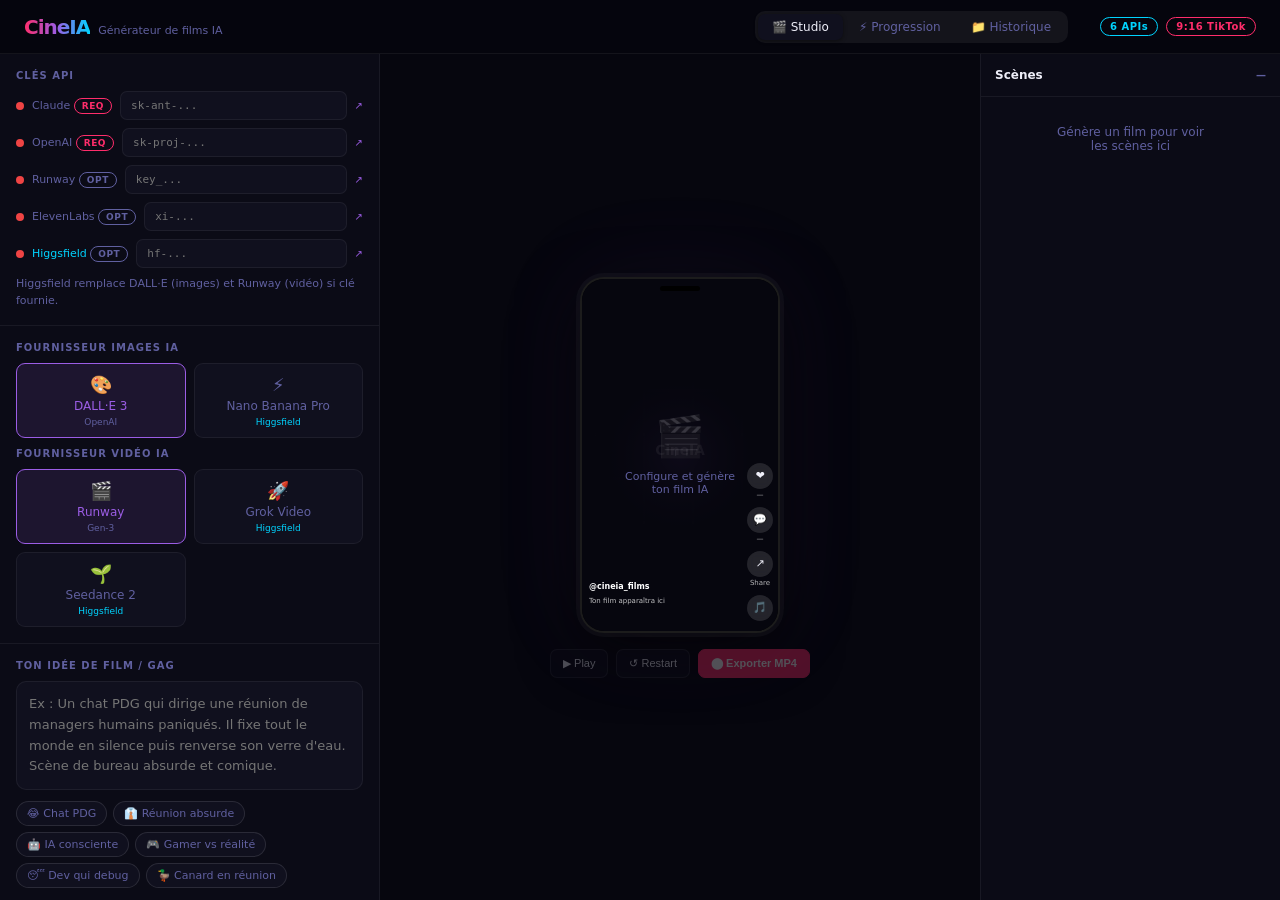
==== commit 8f881e77: "Intégration Higgsfield : images (Nano Banana Pro) + vidéo (Grok Video / Seedance 2.0) - Ajout clé AP" ====
--- a/cineia/index.html
+++ b/cineia/index.html
@@ -224,7 +224,7 @@
     </div>
   </div>
   <div class="header-right">
-    <span class="hpill hp-ai">5 APIs</span>
+    <span class="hpill hp-ai">6 APIs</span>
     <span class="hpill hp-tt">9:16 TikTok</span>
   </div>
 </header>
@@ -262,8 +262,29 @@
         <input class="key-input" type="password" id="k-eleven" placeholder="xi-..." oninput="checkKey('eleven',this.value)">
         <a class="key-link" href="https://elevenlabs.io" target="_blank">↗</a>
       </div>
+      <div class="key-row">
+        <div class="key-dot" id="dot-higgs"></div>
+        <span class="key-name" style="color:var(--cyan)">Higgsfield <span class="badge badge-opt">OPT</span></span>
+        <input class="key-input" type="password" id="k-higgs" placeholder="hf-..." oninput="checkKey('higgs',this.value)">
+        <a class="key-link" href="https://higgsfield.ai" target="_blank">↗</a>
+      </div>
     </div>
-    <div class="hint" style="margin-top:8px">Sans Runway/ElevenLabs : images fixes + voix navigateur (gratuit).</div>
+    <div class="hint" style="margin-top:8px">Higgsfield remplace DALL·E (images) et Runway (vidéo) si clé fournie.</div>
+  </div>
+
+  <!-- FOURNISSEUR IA -->
+  <div class="sec">
+    <div class="lbl">Fournisseur images IA</div>
+    <div class="cfg-grid" id="imgProvGrid">
+      <div class="cfg-btn on" data-v="dalle" onclick="pick(this,'imgProv')"><span class="ci">🎨</span>DALL·E 3<br><small style="font-size:9px;color:var(--mut)">OpenAI</small></div>
+      <div class="cfg-btn" data-v="higgs" onclick="pick(this,'imgProv')"><span class="ci">⚡</span>Nano Banana Pro<br><small style="font-size:9px;color:var(--cyan)">Higgsfield</small></div>
+    </div>
+    <div class="lbl" style="margin-top:10px">Fournisseur vidéo IA</div>
+    <div class="cfg-grid" id="vidProvGrid">
+      <div class="cfg-btn on" data-v="runway" onclick="pick(this,'vidProv')"><span class="ci">🎬</span>Runway<br><small style="font-size:9px;color:var(--mut)">Gen-3</small></div>
+      <div class="cfg-btn" data-v="higgs_grok" onclick="pick(this,'vidProv')"><span class="ci">🚀</span>Grok Video<br><small style="font-size:9px;color:var(--cyan)">Higgsfield</small></div>
+      <div class="cfg-btn" data-v="higgs_seed" onclick="pick(this,'vidProv')"><span class="ci">🌱</span>Seedance 2<br><small style="font-size:9px;color:var(--cyan)">Higgsfield</small></div>
+    </div>
   </div>
 
   <!-- IDEA -->
@@ -480,10 +501,12 @@
   style: 'realistic',
   music: 'dramatic',
   dur: 45,
-  scenes: 5
+  scenes: 5,
+  imgProv: 'dalle',
+  vidProv: 'runway'
 };
 
-const KEYS = { claude:'', openai:'', runway:'', eleven:'' };
+const KEYS = { claude:'', openai:'', runway:'', eleven:'', higgs:'' };
 let generatedScenes = [];
 let history = JSON.parse(localStorage.getItem('cineia_history') || '[]');
 let recBlob = null;
@@ -516,11 +539,15 @@
 function updateCostHint() {
   const hasRunway = KEYS.runway.length > 5;
   const hasEleven = KEYS.eleven.length > 5;
+  const hasHiggs = KEYS.higgs.length > 5;
   const base = 0.05 + CFG.scenes * 0.04;
-  const runway = hasRunway ? CFG.scenes * 0.10 : 0;
+  const vidCost = (CFG.vidProv === 'runway' && hasRunway) ? CFG.scenes * 0.10 : (hasHiggs && CFG.vidProv.startsWith('higgs')) ? CFG.scenes * 0.08 : 0;
+  const imgCost = (CFG.imgProv === 'higgs' && hasHiggs) ? CFG.scenes * 0.03 : CFG.scenes * 0.04;
   const eleven = hasEleven ? 0.10 : 0;
-  const total = (base + runway + eleven).toFixed(2);
-  document.getElementById('costHint').textContent = `~${total}€ par vidéo · ${CFG.scenes} scènes · ${CFG.dur}s`;
+  const total = (base + vidCost + imgCost + eleven).toFixed(2);
+  const imgLabel = CFG.imgProv === 'higgs' ? '⚡ Higgsfield img' : '🎨 DALL·E 3';
+  const vidLabel = CFG.vidProv === 'runway' ? '🎬 Runway' : CFG.vidProv === 'higgs_grok' ? '🚀 Grok Video' : CFG.vidProv === 'higgs_seed' ? '🌱 Seedance 2' : 'images fixes';
+  document.getElementById('costHint').textContent = `~${total}€ · ${imgLabel} · ${vidLabel}`;
 }
 
 // ── Keys ──
@@ -537,6 +564,7 @@
   if (grid) grid.querySelectorAll('.cfg-btn').forEach(b => b.classList.remove('on'));
   el.classList.add('on');
   CFG[group] = el.dataset.v;
+  updateCostHint();
 }
 
 function setIdea(el) {
@@ -567,7 +595,8 @@
 // ══════════════════════════════════════════════════════
 async function startGeneration() {
   if (!KEYS.claude) { toast('Clé Claude manquante', 'err'); return; }
-  if (!KEYS.openai) { toast('Clé OpenAI manquante', 'err'); return; }
+  if (!KEYS.openai && CFG.imgProv === 'dalle') { toast('Clé OpenAI manquante (ou active Higgsfield)', 'err'); return; }
+  if (!KEYS.higgs && CFG.imgProv === 'higgs') { toast('Clé Higgsfield manquante', 'err'); return; }
   const idea = document.getElementById('ideaInput').value.trim();
   if (!idea) { toast('Décris ton idée de film !', 'err'); return; }
 
@@ -584,10 +613,13 @@
   switchTab('progress');
 
   // Init progress steps
+  const imgProvLabel = CFG.imgProv === 'higgs' ? 'Higgsfield Nano Banana Pro' : 'DALL·E 3';
+  const vidProvLabel = CFG.vidProv === 'higgs_grok' ? 'Higgsfield Grok Video' : CFG.vidProv === 'higgs_seed' ? 'Higgsfield Seedance 2.0' : 'Runway Gen-3';
+  const hasVidKey = CFG.vidProv === 'runway' ? KEYS.runway.length > 5 : KEYS.higgs.length > 5;
   const steps = [
     { id:'script', name:'Script IA (Claude)', detail:'Génération du scénario, dialogues et découpage' },
-    { id:'images', name:'Images IA (DALL·E 3)', detail:`${CFG.scenes} scènes × 1 image = ${CFG.scenes} images` },
-    { id:'video',  name:'Animation vidéo (Runway)', detail:KEYS.runway ? `${CFG.scenes} clips de ${Math.round(CFG.dur/CFG.scenes)}s` : '⚠ Pas de clé Runway — images fixes utilisées' },
+    { id:'images', name:`Images IA (${imgProvLabel})`, detail:`${CFG.scenes} scènes × 1 image = ${CFG.scenes} images` },
+    { id:'video',  name:`Animation vidéo (${vidProvLabel})`, detail: hasVidKey ? `${CFG.scenes} clips de ${Math.round(CFG.dur/CFG.scenes)}s` : '⚠ Pas de clé vidéo — images fixes utilisées' },
     { id:'voice',  name:'Voix IA (ElevenLabs)', detail:KEYS.eleven ? 'Narration générée par ElevenLabs' : 'Voix navigateur (Web Speech API)' },
     { id:'mix',    name:'Mixage & montage final', detail:'Assemblage clips + audio + texte + sous-titres' },
   ];
@@ -603,18 +635,29 @@
     log('Script généré : ' + script.title);
 
     // ── ÉTAPE 2 : IMAGES ──
-    setStep('images', 'run', 'DALL·E 3 génère les images…');
+    const imgLabel2 = CFG.imgProv === 'higgs' ? 'Higgsfield génère les images…' : 'DALL·E 3 génère les images…';
+    setStep('images', 'run', imgLabel2);
     initSceneCards(script.scenes);
-    const images = await generateImages(script.scenes);
+    const images = CFG.imgProv === 'higgs' ? await generateImagesHiggs(script.scenes) : await generateImages(script.scenes);
     setStep('images', 'ok', `${images.filter(Boolean).length}/${script.scenes.length} images OK`);
     setProg(50);
 
-    // ── ÉTAPE 3 : VIDEO (Runway si dispo, sinon images fixes) ──
-    setStep('video', 'run', KEYS.runway ? 'Runway anime les scènes…' : 'Mode image fixe (pas de clé Runway)');
-    const clips = KEYS.runway
-      ? await animateWithRunway(script.scenes, images)
-      : images; // fallback : images fixes
-    setStep('video', 'ok', KEYS.runway ? `${clips.filter(Boolean).length} clips animés` : 'Images fixes — ajoute une clé Runway pour animer');
+    // ── ÉTAPE 3 : VIDEO ──
+    const hasVidKey2 = CFG.vidProv === 'runway' ? KEYS.runway.length > 5 : KEYS.higgs.length > 5;
+    let vidRunLabel = 'Mode image fixe';
+    if (CFG.vidProv === 'runway' && KEYS.runway) vidRunLabel = 'Runway anime les scènes…';
+    if (CFG.vidProv === 'higgs_grok' && KEYS.higgs) vidRunLabel = 'Higgsfield Grok Video anime…';
+    if (CFG.vidProv === 'higgs_seed' && KEYS.higgs) vidRunLabel = 'Higgsfield Seedance 2 anime…';
+    setStep('video', 'run', vidRunLabel);
+    let clips;
+    if (CFG.vidProv === 'runway' && KEYS.runway) {
+      clips = await animateWithRunway(script.scenes, images);
+    } else if ((CFG.vidProv === 'higgs_grok' || CFG.vidProv === 'higgs_seed') && KEYS.higgs) {
+      clips = await animateWithHiggs(script.scenes, images);
+    } else {
+      clips = images;
+    }
+    setStep('video', 'ok', hasVidKey2 ? `${clips.filter(Boolean).length} clips animés` : 'Images fixes — ajoute une clé vidéo pour animer');
     setProg(70);
 
     // ── ÉTAPE 4 : VOIX ──
@@ -788,6 +831,119 @@
 }
 
 // ══════════════════════════════════════════════════════
+//  HIGGSFIELD : IMAGES (Nano Banana Pro)
+// ══════════════════════════════════════════════════════
+async function generateImagesHiggs(scenes) {
+  const images = [];
+  for (let i = 0; i < scenes.length; i++) {
+    const sc = scenes[i];
+    updateSceneCard(i, 'run', '⚡ Higgsfield génère image…');
+    log(`Higgsfield image ${i+1}/${scenes.length}…`);
+    try {
+      const res = await fetch('https://api.higgsfield.ai/v1/generations', {
+        method: 'POST',
+        headers: { 'Content-Type': 'application/json', 'Authorization': 'Bearer ' + KEYS.higgs },
+        body: JSON.stringify({ model: 'nano_banana_pro', prompt: sc.image_prompt + ' Vertical 9:16 portrait. No text, no watermarks.', aspect_ratio: '9:16', count: 1 })
+      });
+      if (!res.ok) { const e = await res.json(); throw new Error(e.error?.message || e.message || 'Higgsfield img error ' + res.status); }
+      const data = await res.json();
+      const jobId = data.id || data.job_id;
+      // Poll job
+      let url = null;
+      for (let attempt = 0; attempt < 40; attempt++) {
+        await sleep(2500);
+        const poll = await fetch(`https://api.higgsfield.ai/v1/generations/${jobId}`, {
+          headers: { 'Authorization': 'Bearer ' + KEYS.higgs }
+        });
+        const status = await poll.json();
+        log(`Higgsfield img ${i+1} : ${status.status}`);
+        if (status.status === 'completed' || status.status === 'SUCCEEDED') {
+          url = status.output?.[0]?.url || status.output?.[0] || status.url;
+          break;
+        }
+        if (status.status === 'failed' || status.status === 'FAILED') throw new Error('Higgsfield img failed');
+      }
+      if (!url) throw new Error('Higgsfield img timeout');
+      images.push(url);
+      const img = new Image(); img.crossOrigin = 'anonymous';
+      await new Promise(ok => { img.onload = ok; img.onerror = () => ok(); img.src = url; });
+      scenes[i]._img = img;
+      updateSceneCard(i, 'ok', '✓ Image Higgsfield', url);
+      log(`Higgsfield img ${i+1} OK`);
+    } catch(e) {
+      images.push(null);
+      updateSceneCard(i, 'err', '✗ Higgsfield img erreur');
+      log(`Higgsfield img ${i+1} ERREUR : ${e.message}`);
+    }
+  }
+  return images;
+}
+
+// ══════════════════════════════════════════════════════
+//  HIGGSFIELD : VIDÉO (Grok Video 1.5 / Seedance 2.0)
+// ══════════════════════════════════════════════════════
+async function animateWithHiggs(scenes, imageUrls) {
+  const model = CFG.vidProv === 'higgs_seed' ? 'seedance_2_0' : 'grok_video_v15';
+  const clips = [];
+  for (let i = 0; i < scenes.length; i++) {
+    const sc = scenes[i];
+    const imgUrl = imageUrls[i];
+    if (!imgUrl) { clips.push(null); continue; }
+    updateSceneCard(i, 'run', `🚀 Higgsfield ${model === 'seedance_2_0' ? 'Seedance' : 'Grok'}…`);
+    log(`Higgsfield video ${i+1}/${scenes.length} (${model})…`);
+    try {
+      // Import URL → media_id via Higgsfield
+      const importRes = await fetch('https://api.higgsfield.ai/v1/media/import', {
+        method: 'POST',
+        headers: { 'Content-Type': 'application/json', 'Authorization': 'Bearer ' + KEYS.higgs },
+        body: JSON.stringify({ url: imgUrl })
+      });
+      if (!importRes.ok) throw new Error('Higgsfield media import ' + importRes.status);
+      const importData = await importRes.json();
+      const mediaId = importData.id || importData.media_id;
+
+      const role = model === 'seedance_2_0' ? 'start_image' : 'start_image';
+      const genRes = await fetch('https://api.higgsfield.ai/v1/generations', {
+        method: 'POST',
+        headers: { 'Content-Type': 'application/json', 'Authorization': 'Bearer ' + KEYS.higgs },
+        body: JSON.stringify({
+          model,
+          prompt: sc.video_prompt || 'Cinematic camera movement, subtle motion',
+          aspect_ratio: '9:16',
+          duration: Math.min(10, Math.max(4, sc.duration || 5)),
+          medias: [{ role, value: mediaId }]
+        })
+      });
+      if (!genRes.ok) { const e = await genRes.json(); throw new Error(e.error?.message || e.message || 'Higgsfield vid error ' + genRes.status); }
+      const genData = await genRes.json();
+      const jobId = genData.id || genData.job_id;
+
+      let clip = null;
+      for (let attempt = 0; attempt < 40; attempt++) {
+        await sleep(4000);
+        const poll = await fetch(`https://api.higgsfield.ai/v1/generations/${jobId}`, {
+          headers: { 'Authorization': 'Bearer ' + KEYS.higgs }
+        });
+        const status = await poll.json();
+        log(`Higgsfield vid ${i+1} : ${status.status}`);
+        if (status.status === 'completed' || status.status === 'SUCCEEDED') {
+          clip = status.output?.[0]?.url || status.output?.[0];
+          break;
+        }
+        if (status.status === 'failed' || status.status === 'FAILED') throw new Error('Higgsfield vid failed');
+      }
+      clips.push(clip);
+      updateSceneCard(i, 'ok', '✓ Clip Higgsfield prêt');
+    } catch(e) {
+      clips.push(null);
+      updateSceneCard(i, 'err', '✗ Higgsfield vid — image fixe');
+      log(`Higgsfield vid ${i+1} ERREUR : ${e.message}`);
+    }
+  }
+  return clips;
+}
+
+// ══════════════════════════════════════════════════════
 //  ÉTAPE 3 : RUNWAY GEN-3 (animation image→vidéo)
 // ══════════════════════════════════════════════════════
 async function animateWithRunway(scenes, imageUrls) {
